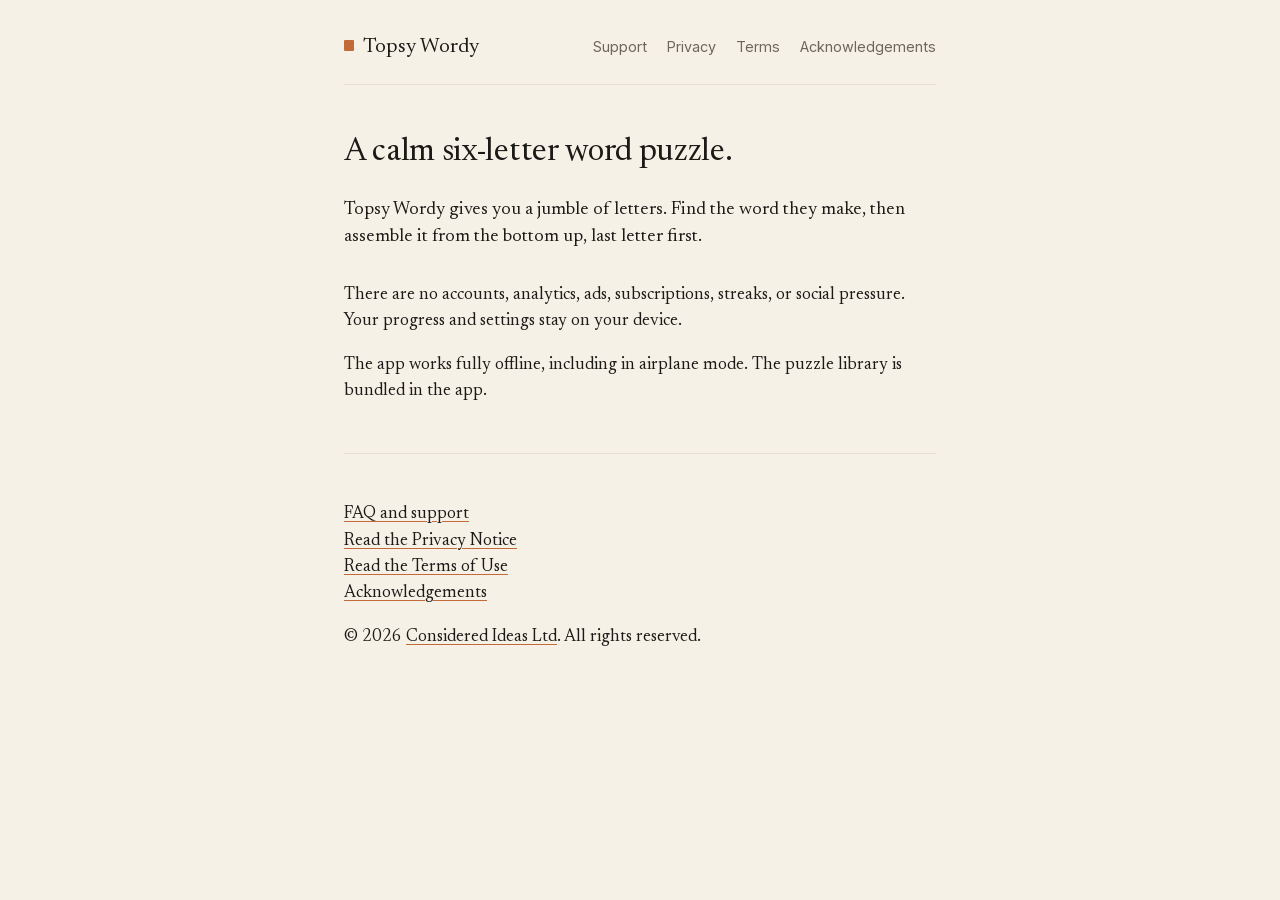
==== index.html @ a6425bb3 "Add Topsy Wordy support site" ====
<!DOCTYPE html>
<html lang="en-GB">
<head>
<meta charset="UTF-8">
<meta name="viewport" content="width=device-width, initial-scale=1">
<title>Topsy Wordy</title>
<meta name="description" content="Topsy Wordy is a calm six-letter word puzzle for iPhone. Find the word, then assemble it from the bottom up, last letter first. Offline, no account, no tracking.">
<meta name="theme-color" content="#F6F1E7">
<link rel="icon" type="image/svg+xml" href="favicon.svg">
<link rel="stylesheet" href="styles.css">
</head>
<body>
<div class="container">

<nav>
<a href="index.html" class="brand"><span class="brand-mark" aria-hidden="true"></span>Topsy Wordy</a>
<a href="support.html">Support</a>
<a href="privacy.html">Privacy</a>
<a href="terms.html">Terms</a>
<a href="acknowledgements.html">Acknowledgements</a>
</nav>

<h1>A calm six-letter word puzzle.</h1>

<p class="lead">Topsy Wordy gives you a jumble of letters. Find the word they make, then assemble it from the bottom up, last letter first.</p>

<p>There are no accounts, analytics, ads, subscriptions, streaks, or social pressure. Your progress and settings stay on your device.</p>

<p>The app works fully offline, including in airplane mode. The puzzle library is bundled in the app.</p>

<hr>

<p><a href="support.html">FAQ and support</a><br>
<a href="privacy.html">Read the Privacy Notice</a><br>
<a href="terms.html">Read the Terms of Use</a><br>
<a href="acknowledgements.html">Acknowledgements</a></p>

<p>&copy; 2026 <a href="https://consideredideas.com" target="_blank" rel="noopener">Considered Ideas Ltd</a>. All rights reserved.</p>

</div>
</body>
</html>
---- styles.css ----
/* Self-hosted fonts. Newsreader and Inter are both licensed under the
   SIL Open Font License 1.1; see fonts/OFL.txt. The files cover only
   the latin unicode range, which is all the pages use. font-display:
   swap so the fallback serif renders immediately and the brand serif
   fades in once loaded. Self-hosted rather than loaded from Google
   Fonts so the pages make no third-party requests; Safari's Advanced
   Privacy Protections then has nothing to flag. */
@font-face {
  font-family: 'Newsreader';
  font-style: normal;
  font-weight: 300;
  font-display: swap;
  src: url('fonts/newsreader-300-latin.woff2') format('woff2');
  unicode-range: U+0000-00FF, U+0131, U+0152-0153, U+02BB-02BC, U+02C6, U+02DA, U+02DC, U+0304, U+0308, U+0329, U+2000-206F, U+20AC, U+2122, U+2191, U+2193, U+2212, U+2215, U+FEFF, U+FFFD;
}
@font-face {
  font-family: 'Newsreader';
  font-style: normal;
  font-weight: 400;
  font-display: swap;
  src: url('fonts/newsreader-400-latin.woff2') format('woff2');
  unicode-range: U+0000-00FF, U+0131, U+0152-0153, U+02BB-02BC, U+02C6, U+02DA, U+02DC, U+0304, U+0308, U+0329, U+2000-206F, U+20AC, U+2122, U+2191, U+2193, U+2212, U+2215, U+FEFF, U+FFFD;
}
@font-face {
  font-family: 'Newsreader';
  font-style: normal;
  font-weight: 500;
  font-display: swap;
  src: url('fonts/newsreader-500-latin.woff2') format('woff2');
  unicode-range: U+0000-00FF, U+0131, U+0152-0153, U+02BB-02BC, U+02C6, U+02DA, U+02DC, U+0304, U+0308, U+0329, U+2000-206F, U+20AC, U+2122, U+2191, U+2193, U+2212, U+2215, U+FEFF, U+FFFD;
}
@font-face {
  font-family: 'Newsreader';
  font-style: italic;
  font-weight: 400;
  font-display: swap;
  src: url('fonts/newsreader-400-italic-latin.woff2') format('woff2');
  unicode-range: U+0000-00FF, U+0131, U+0152-0153, U+02BB-02BC, U+02C6, U+02DA, U+02DC, U+0304, U+0308, U+0329, U+2000-206F, U+20AC, U+2122, U+2191, U+2193, U+2212, U+2215, U+FEFF, U+FFFD;
}
@font-face {
  font-family: 'Inter';
  font-style: normal;
  font-weight: 400;
  font-display: swap;
  src: url('fonts/inter-400-latin.woff2') format('woff2');
  unicode-range: U+0000-00FF, U+0131, U+0152-0153, U+02BB-02BC, U+02C6, U+02DA, U+02DC, U+0304, U+0308, U+0329, U+2000-206F, U+20AC, U+2122, U+2191, U+2193, U+2212, U+2215, U+FEFF, U+FFFD;
}
@font-face {
  font-family: 'Inter';
  font-style: normal;
  font-weight: 500;
  font-display: swap;
  src: url('fonts/inter-500-latin.woff2') format('woff2');
  unicode-range: U+0000-00FF, U+0131, U+0152-0153, U+02BB-02BC, U+02C6, U+02DA, U+02DC, U+0304, U+0308, U+0329, U+2000-206F, U+20AC, U+2122, U+2191, U+2193, U+2212, U+2215, U+FEFF, U+FFFD;
}

:root {
  --paper: #F6F1E7;
  --ink: #1C1A17;
  --ink-secondary: #6E665B;
  --hairline: #E6DFD1;
  --accent: #C26A3A;
}

@media (prefers-color-scheme: dark) {
  :root {
    --paper: #161412;
    --ink: #EDE8DD;
    --ink-secondary: #9A9085;
    --hairline: #2A2520;
    --accent: #D07A4A;
  }
}

* {
  box-sizing: border-box;
}

html {
  -webkit-text-size-adjust: 100%;
}

body {
  margin: 0;
  padding: 0;
  background: var(--paper);
  color: var(--ink);
  font-family: 'Newsreader', 'Source Serif Pro', 'Charter', 'Iowan Old Style', Georgia, serif;
  font-weight: 400;
  font-size: 17px;
  line-height: 1.55;
  -webkit-font-smoothing: antialiased;
  -moz-osx-font-smoothing: grayscale;
}

.container {
  max-width: 640px;
  margin: 0 auto;
  padding: 32px 24px 96px;
}

nav {
  display: flex;
  flex-wrap: wrap;
  align-items: baseline;
  gap: 20px;
  margin-bottom: 48px;
  padding-bottom: 20px;
  border-bottom: 0.5px solid var(--hairline);
  font-family: -apple-system, BlinkMacSystemFont, 'Inter', system-ui, sans-serif;
  font-size: 0.9rem;
}

nav .brand {
  font-family: 'Newsreader', 'Source Serif Pro', 'Charter', Georgia, serif;
  font-size: 1.3rem;
  color: var(--ink);
  font-weight: 400;
  text-decoration: none;
  margin-right: auto;
}

nav a:not(.brand) {
  text-decoration: none;
  color: var(--ink-secondary);
  padding: 4px 0;
}

nav a:not(.brand):hover {
  color: var(--ink);
  text-decoration: underline;
  text-decoration-color: var(--accent);
  text-underline-offset: 4px;
}

h1 {
  font-size: 2rem;
  font-weight: 400;
  letter-spacing: -0.01em;
  margin: 0 0 24px;
  line-height: 1.2;
}

/* Persimmon brand mark sitting inline to the left of the brand wordmark
   in the nav. A single small persimmon square, echoing the app's tile
   identity. Decorative only; aria-hidden on the span. */
.brand .brand-mark {
  display: inline-block;
  width: 0.5em;
  height: 0.5em;
  border-radius: 1px;
  background: var(--accent);
  margin-right: 0.4em;
  vertical-align: 0.06em;
}

h2 {
  font-size: 1.25rem;
  font-weight: 500;
  margin: 48px 0 12px;
  line-height: 1.35;
  letter-spacing: -0.005em;
}

p {
  margin: 0 0 1em;
}

a {
  color: var(--ink);
  text-decoration: underline;
  text-decoration-color: var(--accent);
  text-decoration-thickness: 1px;
  text-underline-offset: 3px;
}

a:hover {
  text-decoration-thickness: 1.5px;
}

ul {
  padding-left: 1.25em;
  margin: 0 0 1em;
}

li {
  margin-bottom: 0.3em;
}

hr {
  border: none;
  border-top: 0.5px solid var(--hairline);
  margin: 48px 0;
}

.lead {
  font-size: 1.15rem;
  line-height: 1.5;
  margin-bottom: 32px;
  color: var(--ink);
}

.meta {
  color: var(--ink-secondary);
  font-size: 0.95rem;
  margin-bottom: 32px;
}

.faq {
  margin-top: 32px;
}

.faq-item {
  margin-bottom: 40px;
}

.faq-item h3 {
  font-size: 1.1rem;
  font-weight: 500;
  margin: 0 0 8px;
  line-height: 1.4;
}

.faq-item p {
  margin: 0;
}

.contact-block {
  margin-top: 64px;
  padding: 32px 0;
  border-top: 0.5px solid var(--hairline);
  border-bottom: 0.5px solid var(--hairline);
}

.contact-block h2 {
  margin-top: 0;
}

footer {
  margin-top: 64px;
  padding-top: 24px;
  border-top: 0.5px solid var(--hairline);
  color: var(--ink-secondary);
  font-size: 0.85rem;
}

footer a {
  color: var(--ink-secondary);
  text-decoration: none;
}

footer a:hover {
  color: var(--ink);
  text-decoration: underline;
  text-decoration-color: var(--accent);
}

@media (max-width: 480px) {
  .container {
    padding: 24px 20px 80px;
  }

  h1 {
    font-size: 1.65rem;
  }

  h2 {
    font-size: 1.15rem;
    margin: 40px 0 10px;
  }

  nav {
    margin-bottom: 32px;
  }

  nav .brand {
    font-size: 1.2rem;
  }
}
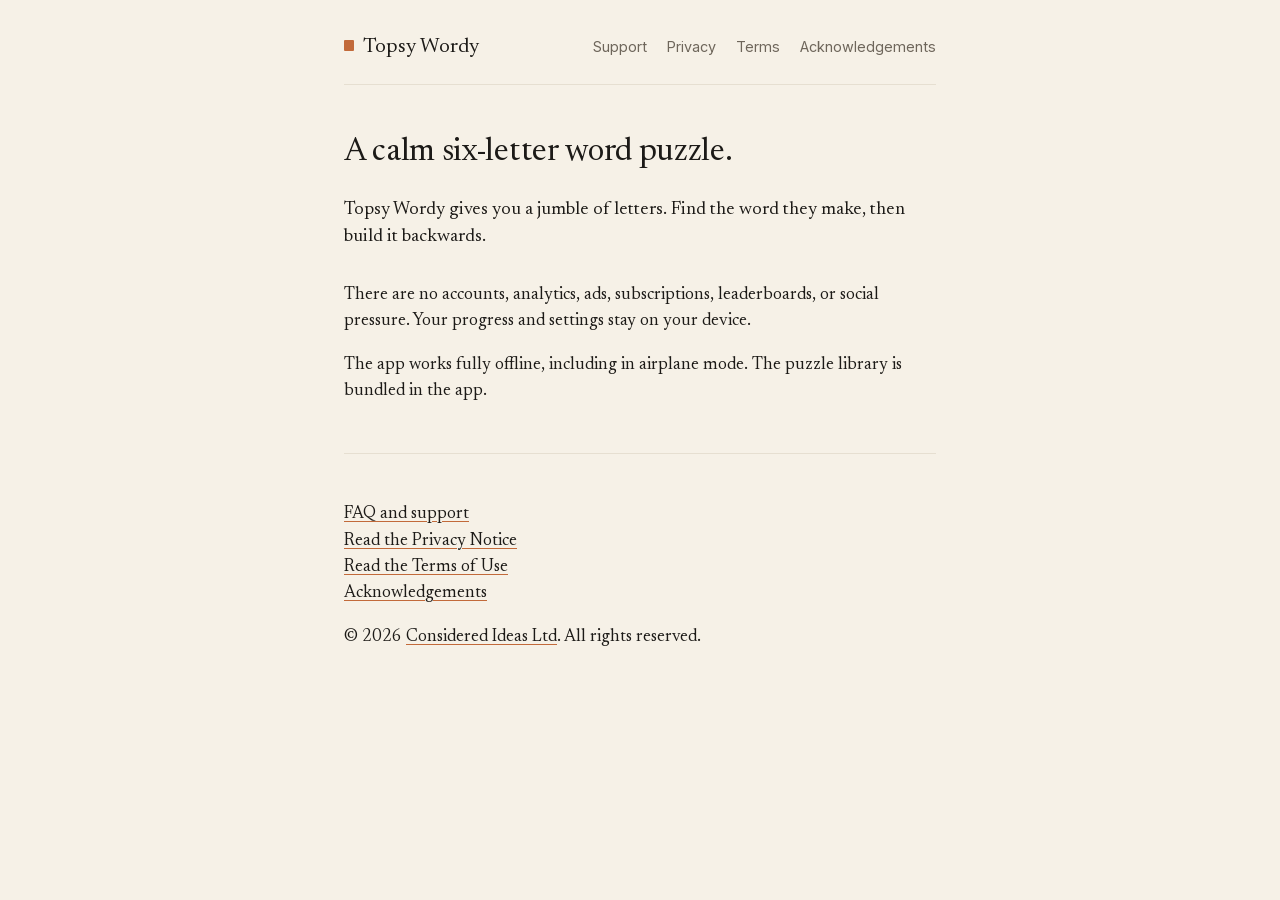
==== commit 3373127b: "Update support mirrors for build 18" ====
--- a/index.html
+++ b/index.html
@@ -4,7 +4,7 @@
 <meta charset="UTF-8">
 <meta name="viewport" content="width=device-width, initial-scale=1">
 <title>Topsy Wordy</title>
-<meta name="description" content="Topsy Wordy is a calm six-letter word puzzle for iPhone. Find the word, then assemble it from the bottom up, last letter first. Offline, no account, no tracking.">
+<meta name="description" content="Topsy Wordy is a calm six-letter word puzzle for iPhone. Find the word, then build it backwards. Offline, no account, no tracking.">
 <meta name="theme-color" content="#F6F1E7">
 <link rel="icon" type="image/svg+xml" href="favicon.svg">
 <link rel="stylesheet" href="styles.css">
@@ -22,9 +22,9 @@
 
 <h1>A calm six-letter word puzzle.</h1>
 
-<p class="lead">Topsy Wordy gives you a jumble of letters. Find the word they make, then assemble it from the bottom up, last letter first.</p>
+<p class="lead">Topsy Wordy gives you a jumble of letters. Find the word they make, then build it backwards.</p>
 
-<p>There are no accounts, analytics, ads, subscriptions, streaks, or social pressure. Your progress and settings stay on your device.</p>
+<p>There are no accounts, analytics, ads, subscriptions, leaderboards, or social pressure. Your progress and settings stay on your device.</p>
 
 <p>The app works fully offline, including in airplane mode. The puzzle library is bundled in the app.</p>
 
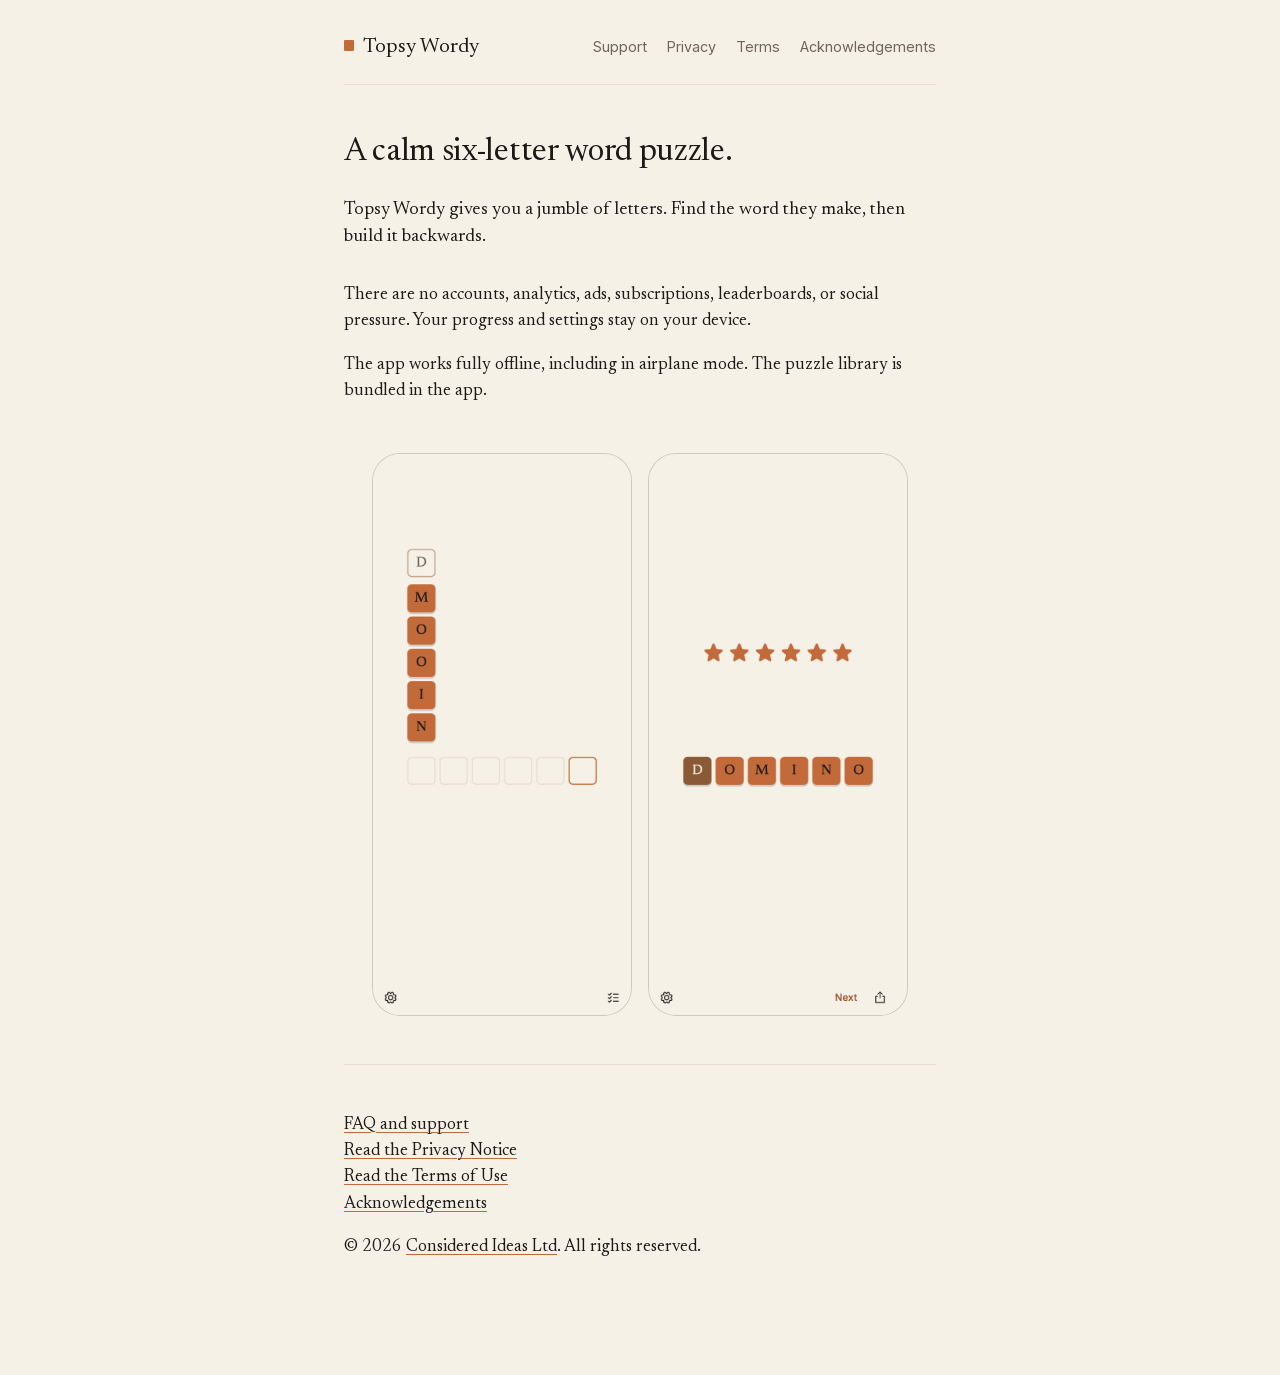
==== commit 7ccc02d5: "Update project" ====
--- a/index.html
+++ b/index.html
@@ -28,6 +28,17 @@
 
 <p>The app works fully offline, including in airplane mode. The puzzle library is bundled in the app.</p>
 
+<figure class="app-shots">
+  <div class="shots-row">
+    <img src="images/topsywordy-puzzle.png"
+         alt="Topsy Wordy puzzle screen showing a column of letters and empty answer slots."
+         loading="lazy">
+    <img src="images/topsywordy-solved.png"
+         alt="Topsy Wordy solved screen showing the completed word and six earned stars."
+         loading="lazy">
+  </div>
+</figure>
+
 <hr>
 
 <p><a href="support.html">FAQ and support</a><br>
--- a/styles.css
+++ b/styles.css
@@ -200,6 +200,34 @@
   color: var(--ink);
 }
 
+.app-shots {
+  margin: 48px 0;
+}
+
+.shots-row {
+  display: flex;
+  gap: 16px;
+  justify-content: center;
+  align-items: flex-start;
+  flex-wrap: wrap;
+}
+
+.shots-row img {
+  width: calc(50% - 8px);
+  max-width: 260px;
+  height: auto;
+  border-radius: 28px;
+  border: 1px solid rgba(28, 26, 23, 0.18);
+  background: var(--paper);
+  display: block;
+}
+
+@media (prefers-color-scheme: dark) {
+  .shots-row img {
+    border-color: rgba(237, 232, 221, 0.22);
+  }
+}
+
 .meta {
   color: var(--ink-secondary);
   font-size: 0.95rem;
@@ -260,6 +288,16 @@
     padding: 24px 20px 80px;
   }
 
+  .shots-row {
+    gap: 10px;
+  }
+
+  .shots-row img {
+    width: calc(50% - 5px);
+    max-width: none;
+    border-radius: 20px;
+  }
+
   h1 {
     font-size: 1.65rem;
   }
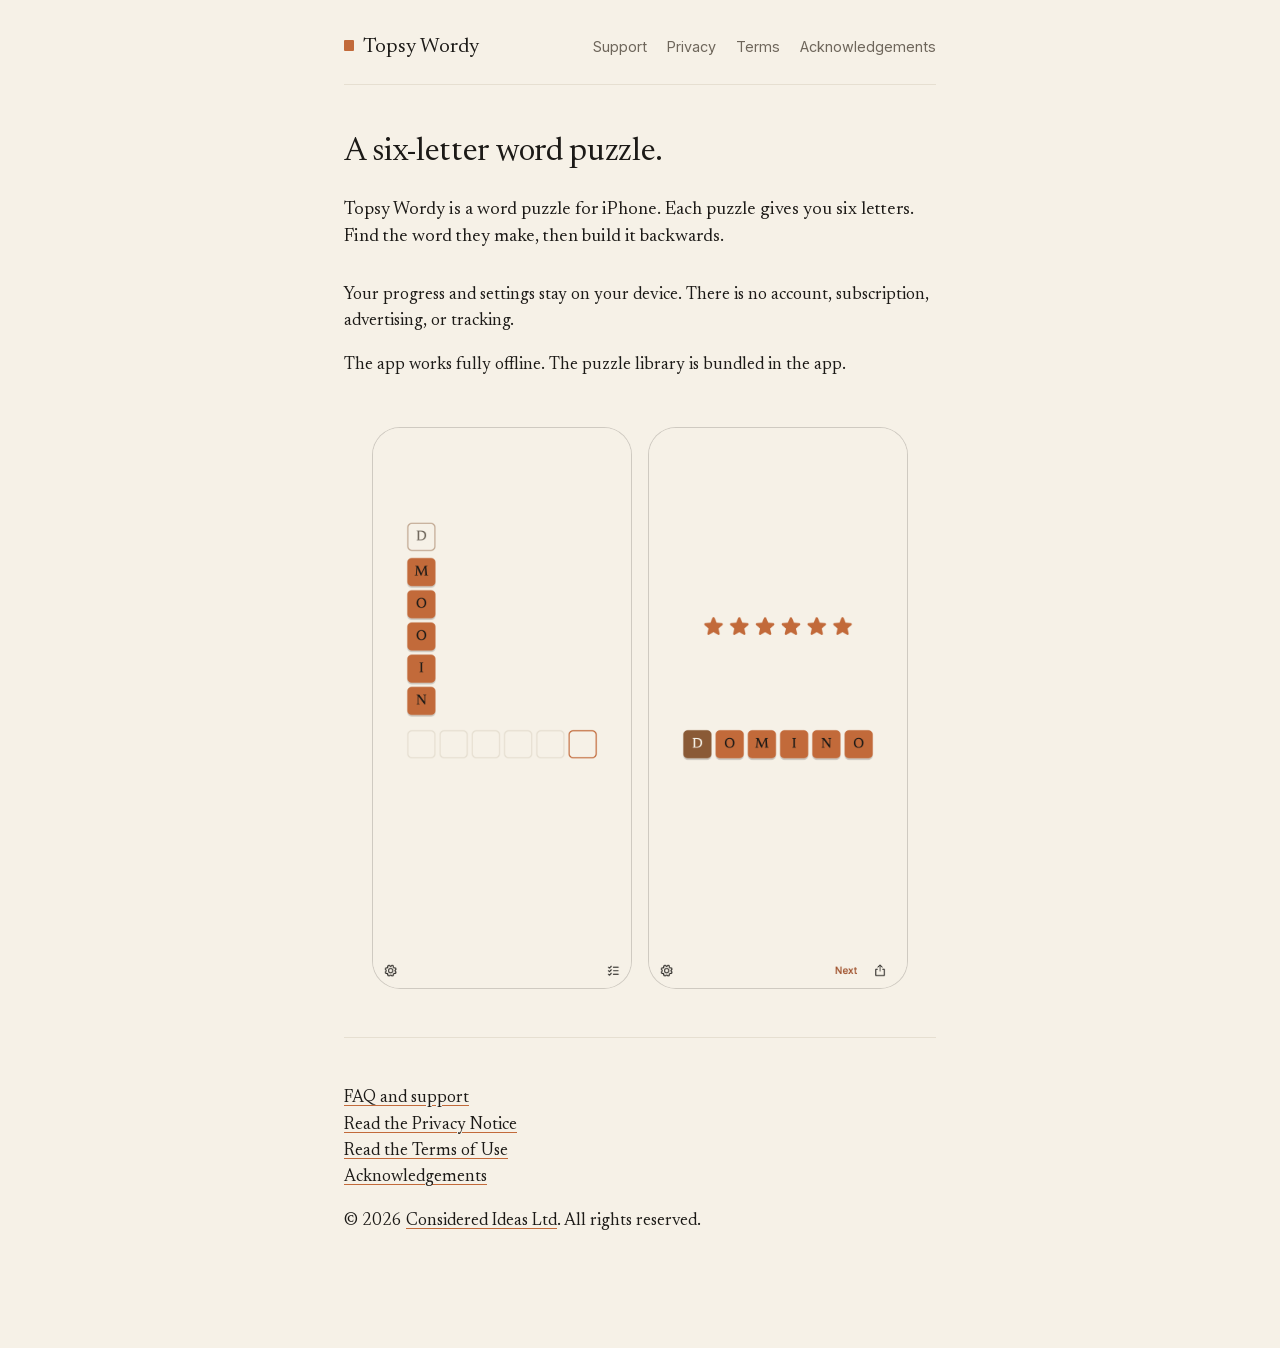
==== commit 8fba0ffc: "Update project" ====
--- a/index.html
+++ b/index.html
@@ -4,7 +4,7 @@
 <meta charset="UTF-8">
 <meta name="viewport" content="width=device-width, initial-scale=1">
 <title>Topsy Wordy</title>
-<meta name="description" content="Topsy Wordy is a calm six-letter word puzzle for iPhone. Find the word, then build it backwards. Offline, no account, no tracking.">
+<meta name="description" content="Topsy Wordy is a six-letter word puzzle for iPhone. Find the word, then build it backwards. Offline, no account, no tracking.">
 <meta name="theme-color" content="#F6F1E7">
 <link rel="icon" type="image/svg+xml" href="favicon.svg">
 <link rel="stylesheet" href="styles.css">
@@ -20,13 +20,13 @@
 <a href="acknowledgements.html">Acknowledgements</a>
 </nav>
 
-<h1>A calm six-letter word puzzle.</h1>
+<h1>A six-letter word puzzle.</h1>
 
-<p class="lead">Topsy Wordy gives you a jumble of letters. Find the word they make, then build it backwards.</p>
+<p class="lead">Topsy Wordy is a word puzzle for iPhone. Each puzzle gives you six letters. Find the word they make, then build it backwards.</p>
 
-<p>There are no accounts, analytics, ads, subscriptions, leaderboards, or social pressure. Your progress and settings stay on your device.</p>
+<p>Your progress and settings stay on your device. There is no account, subscription, advertising, or tracking.</p>
 
-<p>The app works fully offline, including in airplane mode. The puzzle library is bundled in the app.</p>
+<p>The app works fully offline. The puzzle library is bundled in the app.</p>
 
 <figure class="app-shots">
   <div class="shots-row">
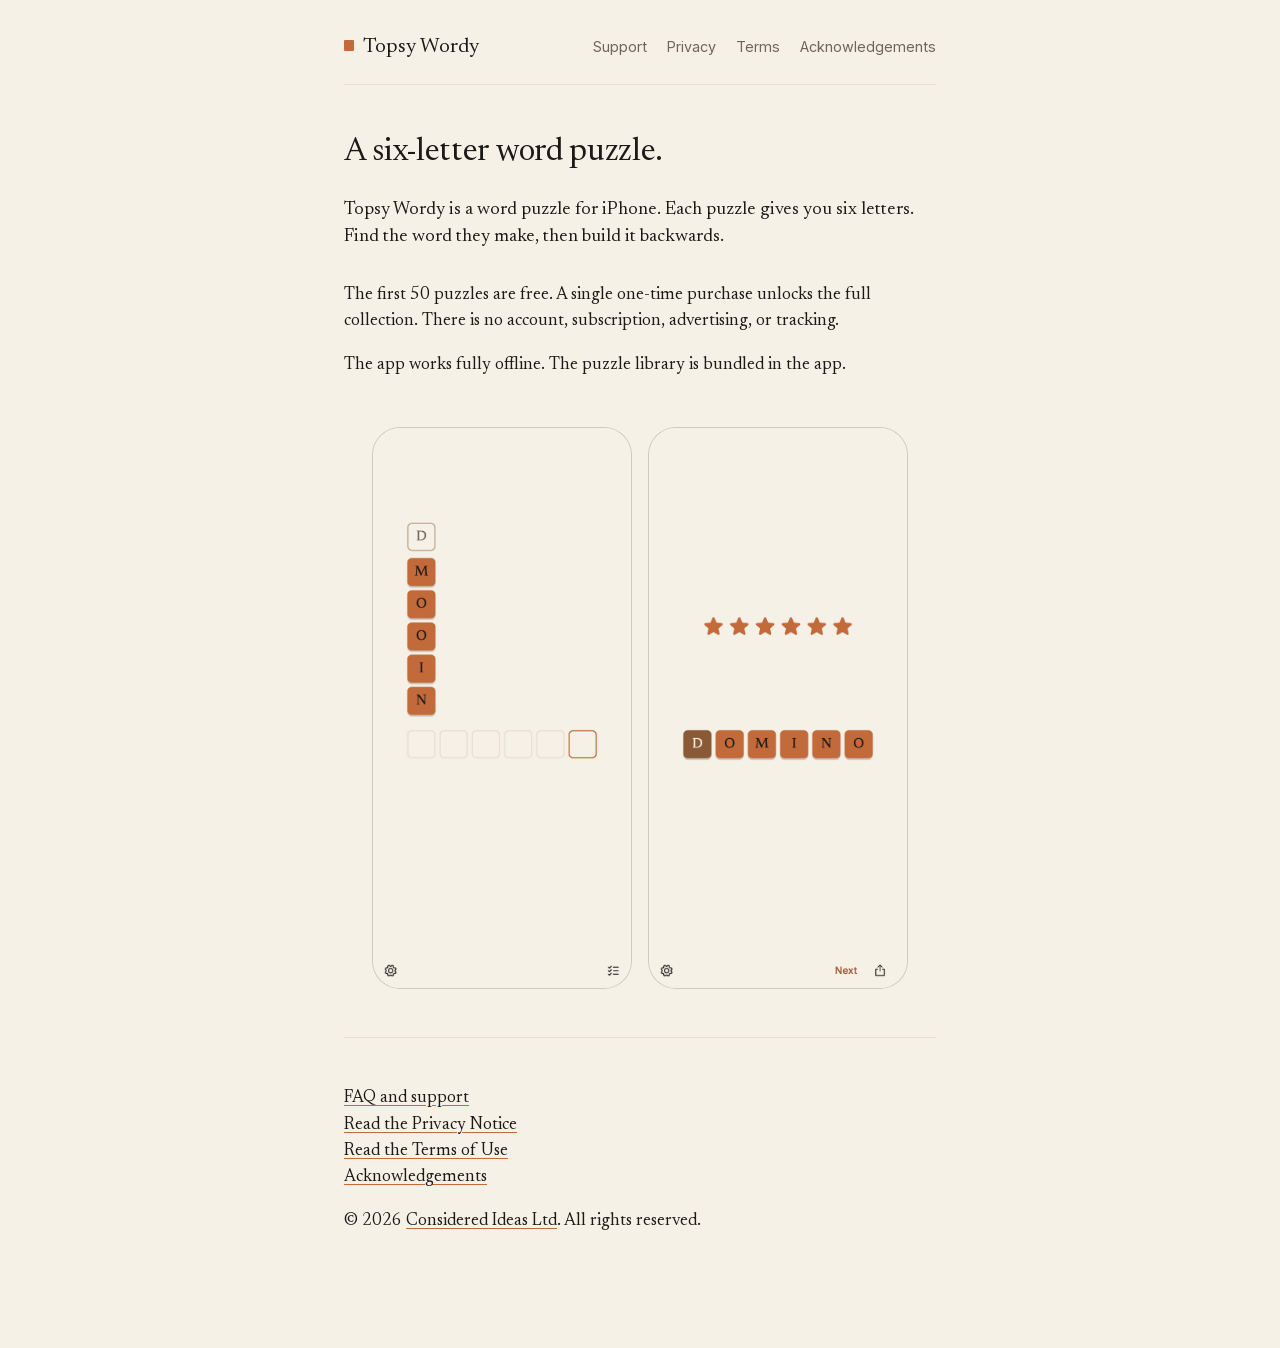
==== commit fa20f30b: "Update project" ====
--- a/index.html
+++ b/index.html
@@ -24,7 +24,7 @@
 
 <p class="lead">Topsy Wordy is a word puzzle for iPhone. Each puzzle gives you six letters. Find the word they make, then build it backwards.</p>
 
-<p>Your progress and settings stay on your device. There is no account, subscription, advertising, or tracking.</p>
+<p>The first 50 puzzles are free. A single one-time purchase unlocks the full collection. There is no account, subscription, advertising, or tracking.</p>
 
 <p>The app works fully offline. The puzzle library is bundled in the app.</p>
 
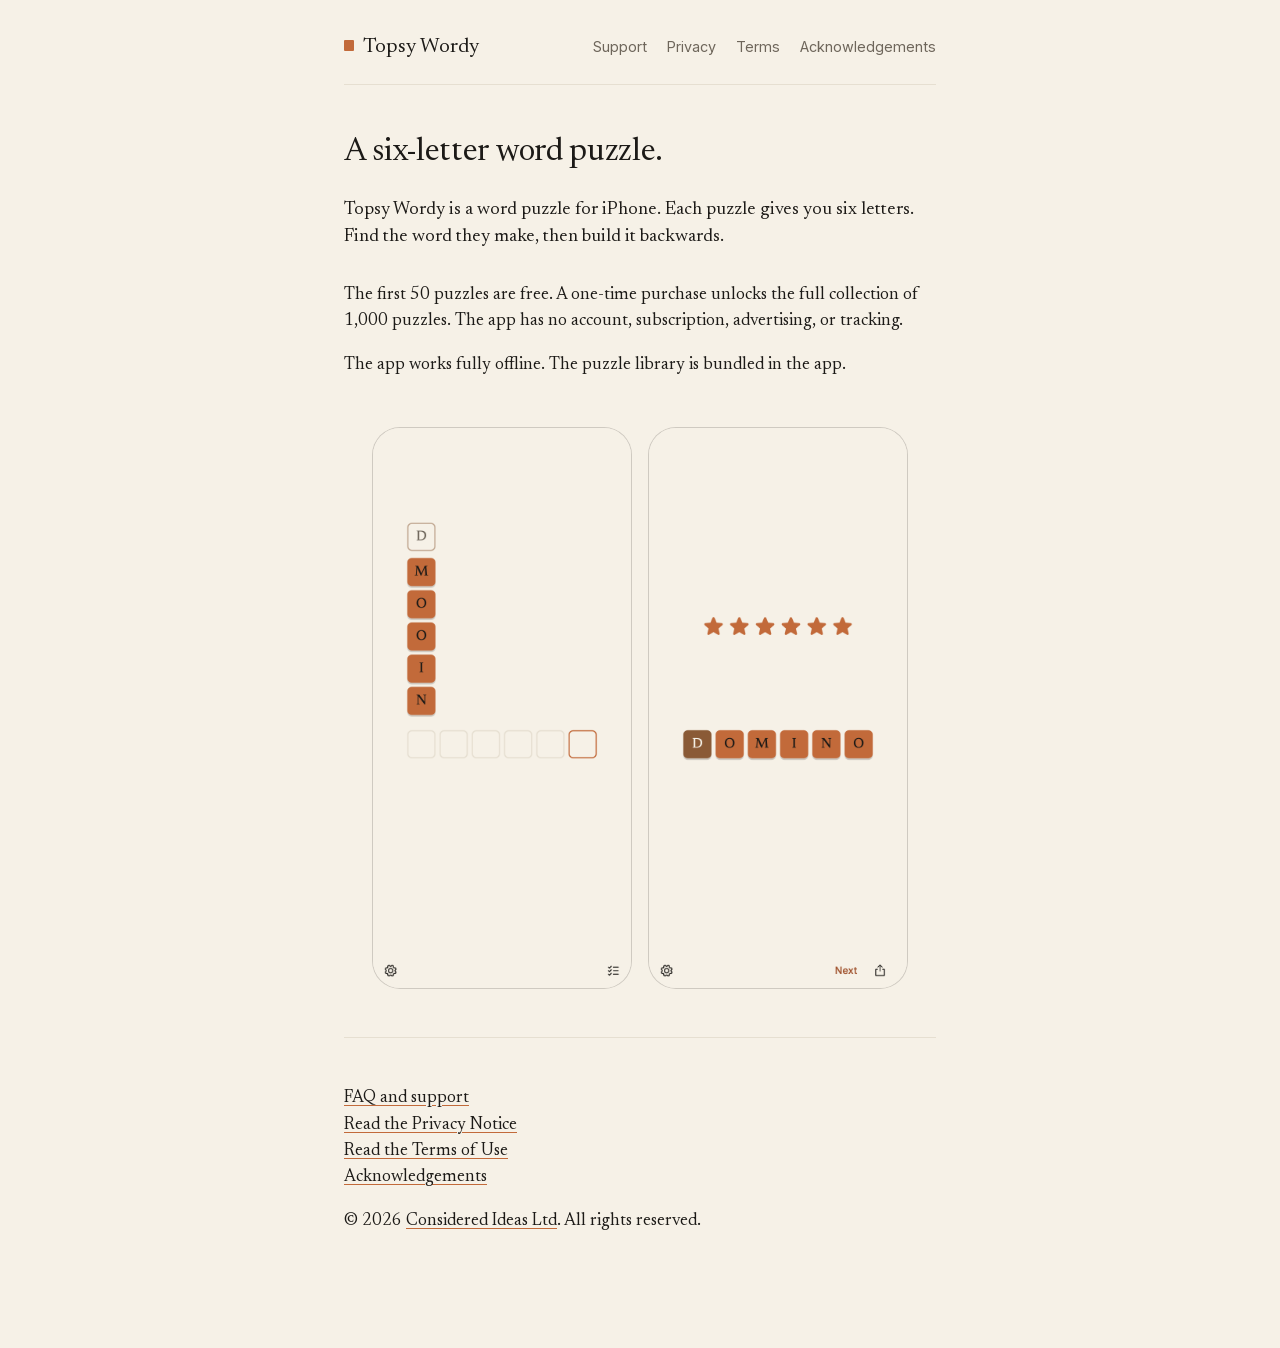
==== commit 2e4180cc: "Update project" ====
--- a/index.html
+++ b/index.html
@@ -24,7 +24,7 @@
 
 <p class="lead">Topsy Wordy is a word puzzle for iPhone. Each puzzle gives you six letters. Find the word they make, then build it backwards.</p>
 
-<p>The first 50 puzzles are free. A single one-time purchase unlocks the full collection. There is no account, subscription, advertising, or tracking.</p>
+<p>The first 50 puzzles are free. A one-time purchase unlocks the full collection of 1,000 puzzles. The app has no account, subscription, advertising, or tracking.</p>
 
 <p>The app works fully offline. The puzzle library is bundled in the app.</p>
 
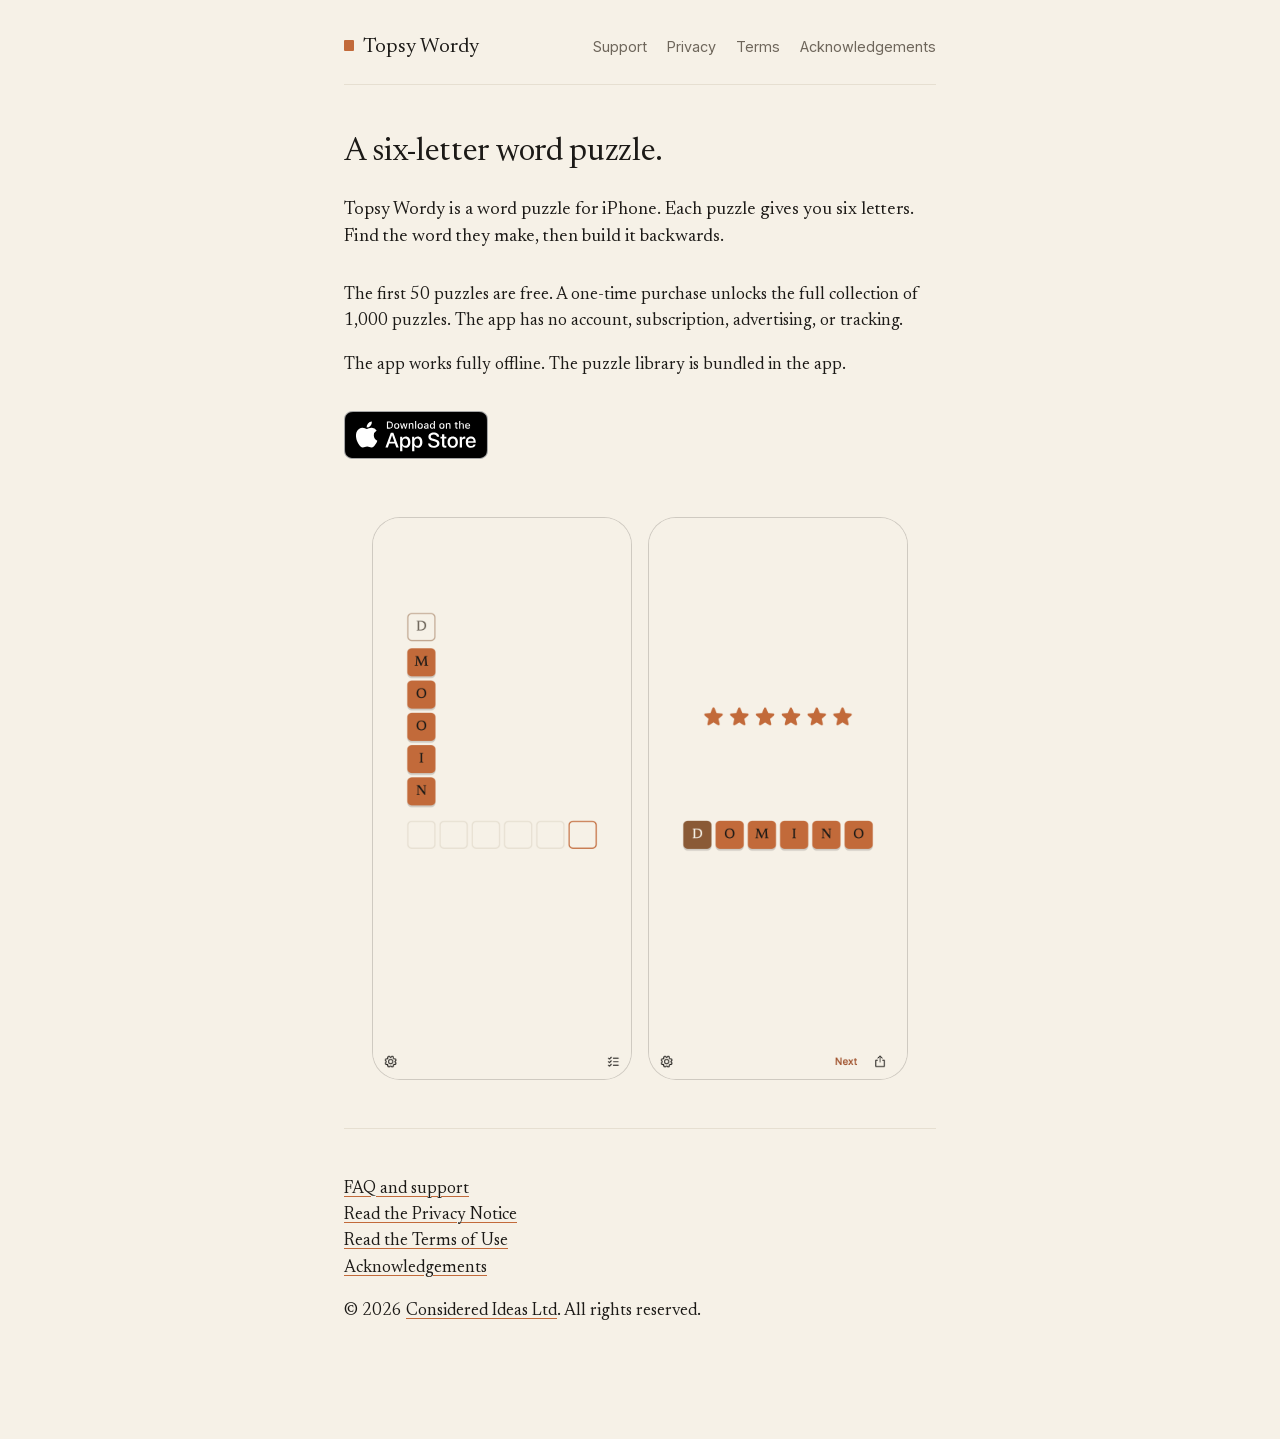
==== commit c462966b: "Update project" ====
--- a/index.html
+++ b/index.html
@@ -28,6 +28,10 @@
 
 <p>The app works fully offline. The puzzle library is bundled in the app.</p>
 
+<p class="app-store-badge">
+<a href="https://apps.apple.com/app/id6786423480" aria-label="Download Topsy Wordy on the App Store"><img src="images/app-store-badge.svg" alt="Download on the App Store" width="120" height="40"></a>
+</p>
+
 <figure class="app-shots">
   <div class="shots-row">
     <img src="images/topsywordy-puzzle.png"
--- a/styles.css
+++ b/styles.css
@@ -193,6 +193,26 @@
   margin: 48px 0;
 }
 
+/* Official Apple "Download on the App Store" badge. Apple's marketing
+   guidelines require the unmodified artwork with clear space around it;
+   the block margins provide that breathing room. Sized by height so the
+   badge keeps its intrinsic proportions; 48px sits comfortably above
+   Apple's minimum without shouting on the calm page. */
+.app-store-badge {
+  margin: 32px 0;
+}
+
+.app-store-badge a {
+  display: inline-block;
+  text-decoration: none;
+}
+
+.app-store-badge img {
+  height: 48px;
+  width: auto;
+  display: block;
+}
+
 .lead {
   font-size: 1.15rem;
   line-height: 1.5;
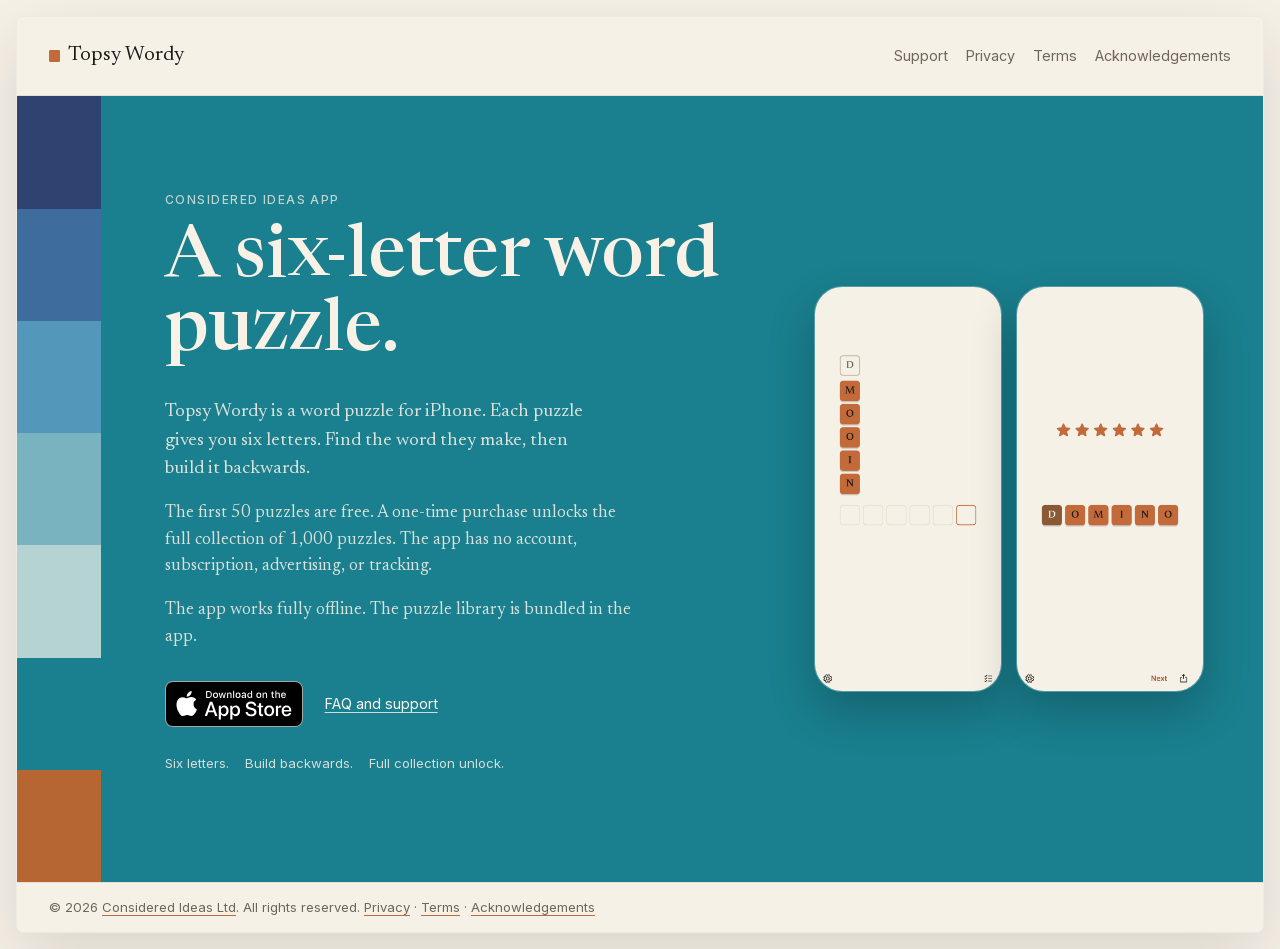
==== commit 7e73491e: "Refresh support site design" ====
--- a/index.html
+++ b/index.html
@@ -6,10 +6,12 @@
 <title>Topsy Wordy</title>
 <meta name="description" content="Topsy Wordy is a six-letter word puzzle for iPhone. Find the word, then build it backwards. Offline, no account, no tracking.">
 <meta name="theme-color" content="#F6F1E7">
+<meta http-equiv="Content-Security-Policy" content="default-src 'self'; img-src 'self' data:; style-src 'self'; font-src 'self'; script-src 'none'; object-src 'none'; base-uri 'self'; form-action 'none'; frame-src 'none'; upgrade-insecure-requests">
+<meta name="referrer" content="strict-origin-when-cross-origin">
 <link rel="icon" type="image/svg+xml" href="favicon.svg">
 <link rel="stylesheet" href="styles.css">
 </head>
-<body>
+<body class="topsy">
 <div class="container">
 
 <nav>
@@ -20,37 +22,35 @@
 <a href="acknowledgements.html">Acknowledgements</a>
 </nav>
 
-<h1>A six-letter word puzzle.</h1>
+<main class="product-hero">
+  <div class="suite-strip" aria-hidden="true">
+    <span></span><span></span><span></span><span></span><span></span><span></span><span></span>
+  </div>
+  <section class="product-copy" aria-labelledby="product-title">
+    <p class="eyebrow">Considered Ideas app</p>
+    <h1 id="product-title">A six-letter word puzzle.</h1>
+    <p class="lead">Topsy Wordy is a word puzzle for iPhone. Each puzzle gives you six letters. Find the word they make, then build it backwards.</p>
+      <p>The first 50 puzzles are free. A one-time purchase unlocks the full collection of 1,000 puzzles. The app has no account, subscription, advertising, or tracking.</p>
+      <p>The app works fully offline. The puzzle library is bundled in the app.</p>
+    <div class="product-actions">
+      <a class="app-store-badge" href="https://apps.apple.com/app/id6786423480" aria-label="Download Topsy Wordy on the App Store"><img src="images/app-store-badge.svg" alt="Download on the App Store" width="120" height="40"></a>
+      <a class="support-link" href="support.html">FAQ and support</a>
+    </div>
+    <ul class="product-notes">
+      <li>Six letters.</li>
+      <li>Build backwards.</li>
+      <li>Full collection unlock.</li>
+    </ul>
+  </section>
+  <figure class="product-media">
+      <img src="images/topsywordy-puzzle.png" alt="Topsy Wordy puzzle screen showing a column of letters and empty answer slots." loading="lazy">
+      <img src="images/topsywordy-solved.png" alt="Topsy Wordy solved screen showing the completed word and six earned stars." loading="lazy">
+  </figure>
+</main>
 
-<p class="lead">Topsy Wordy is a word puzzle for iPhone. Each puzzle gives you six letters. Find the word they make, then build it backwards.</p>
-
-<p>The first 50 puzzles are free. A one-time purchase unlocks the full collection of 1,000 puzzles. The app has no account, subscription, advertising, or tracking.</p>
-
-<p>The app works fully offline. The puzzle library is bundled in the app.</p>
-
-<p class="app-store-badge">
-<a href="https://apps.apple.com/app/id6786423480" aria-label="Download Topsy Wordy on the App Store"><img src="images/app-store-badge.svg" alt="Download on the App Store" width="120" height="40"></a>
-</p>
-
-<figure class="app-shots">
-  <div class="shots-row">
-    <img src="images/topsywordy-puzzle.png"
-         alt="Topsy Wordy puzzle screen showing a column of letters and empty answer slots."
-         loading="lazy">
-    <img src="images/topsywordy-solved.png"
-         alt="Topsy Wordy solved screen showing the completed word and six earned stars."
-         loading="lazy">
-  </div>
-</figure>
-
-<hr>
-
-<p><a href="support.html">FAQ and support</a><br>
-<a href="privacy.html">Read the Privacy Notice</a><br>
-<a href="terms.html">Read the Terms of Use</a><br>
-<a href="acknowledgements.html">Acknowledgements</a></p>
-
-<p>&copy; 2026 <a href="https://consideredideas.com" target="_blank" rel="noopener">Considered Ideas Ltd</a>. All rights reserved.</p>
+<footer class="home-footer">
+<p>&copy; 2026 <a href="https://consideredideas.com" target="_blank" rel="noopener">Considered Ideas Ltd</a>. All rights reserved. <a href="privacy.html">Privacy</a> &middot; <a href="terms.html">Terms</a> &middot; <a href="acknowledgements.html">Acknowledgements</a></p>
+</footer>
 
 </div>
 </body>
--- a/styles.css
+++ b/styles.css
@@ -60,15 +60,39 @@
   --ink-secondary: #6E665B;
   --hairline: #E6DFD1;
   --accent: #C26A3A;
+  --stripe-one: #2E436F;
+  --stripe-two: #3E6D9D;
+  --stripe-three: #5398BA;
+  --stripe-four: #78B3BF;
+  --stripe-five: #B4D3D2;
+  --stripe-six: #1A7F8E;
+  --stripe-seven: #B66632;
+  --surface: #FFFCF5;
+  --shadow: rgba(28, 26, 23, 0.13);
+  --product-colour: var(--stripe-one);
+}
+
+body.retelling {
+  --product-colour: var(--stripe-one);
+}
+
+body.howmany {
+  --product-colour: var(--stripe-two);
+}
+
+body.topsy {
+  --product-colour: var(--stripe-six);
 }
 
 @media (prefers-color-scheme: dark) {
   :root {
     --paper: #161412;
     --ink: #EDE8DD;
-    --ink-secondary: #9A9085;
+    --ink-secondary: #B7AEA3;
     --hairline: #2A2520;
     --accent: #D07A4A;
+    --surface: #1E1A17;
+    --shadow: rgba(0, 0, 0, 0.32);
   }
 }
 
@@ -82,7 +106,6 @@
 
 body {
   margin: 0;
-  padding: 0;
   background: var(--paper);
   color: var(--ink);
   font-family: 'Newsreader', 'Source Serif Pro', 'Charter', 'Iowan Old Style', Georgia, serif;
@@ -94,16 +117,30 @@
 }
 
 .container {
-  max-width: 640px;
+  max-width: 860px;
   margin: 0 auto;
   padding: 32px 24px 96px;
+}
+
+body.retelling .container,
+body.howmany .container,
+body.topsy .container {
+  max-width: none;
+  min-height: calc(100vh - 32px);
+  margin: 16px;
+  padding: 0;
+  overflow: hidden;
+  border: 1px solid rgba(28, 26, 23, 0.08);
+  border-radius: 8px;
+  background: var(--surface);
+  box-shadow: 0 24px 70px var(--shadow);
 }
 
 nav {
   display: flex;
   flex-wrap: wrap;
-  align-items: baseline;
-  gap: 20px;
+  align-items: center;
+  gap: 18px;
   margin-bottom: 48px;
   padding-bottom: 20px;
   border-bottom: 0.5px solid var(--hairline);
@@ -111,19 +148,32 @@
   font-size: 0.9rem;
 }
 
+body.retelling nav,
+body.howmany nav,
+body.topsy nav {
+  margin: 0;
+  padding: 24px 32px;
+  border-bottom: 1px solid var(--hairline);
+  background: var(--paper);
+}
+
 nav .brand {
+  display: inline-flex;
+  align-items: center;
+  gap: 8px;
+  margin-right: auto;
+  color: var(--ink);
   font-family: 'Newsreader', 'Source Serif Pro', 'Charter', Georgia, serif;
   font-size: 1.3rem;
-  color: var(--ink);
   font-weight: 400;
+  line-height: 1.1;
   text-decoration: none;
-  margin-right: auto;
 }
 
 nav a:not(.brand) {
-  text-decoration: none;
   color: var(--ink-secondary);
   padding: 4px 0;
+  text-decoration: none;
 }
 
 nav a:not(.brand):hover {
@@ -133,33 +183,51 @@
   text-underline-offset: 4px;
 }
 
-h1 {
-  font-size: 2rem;
-  font-weight: 400;
-  letter-spacing: -0.01em;
-  margin: 0 0 24px;
-  line-height: 1.2;
-}
-
-/* Persimmon brand mark sitting inline to the left of the brand wordmark
-   in the nav. A single small persimmon square, echoing the app's tile
-   identity. Decorative only; aria-hidden on the span. */
 .brand .brand-mark {
   display: inline-block;
-  width: 0.5em;
-  height: 0.5em;
+  width: 0.55em;
+  height: 0.55em;
   border-radius: 1px;
   background: var(--accent);
-  margin-right: 0.4em;
-  vertical-align: 0.06em;
+  flex: 0 0 auto;
+}
+
+body.retelling .brand .brand-mark {
+  width: 0.82em;
+  height: 1em;
+  border-radius: 999px 999px 999px 999px / 58% 58% 42% 42%;
+}
+
+h1,
+h2,
+h3 {
+  margin: 0;
+  font-weight: 500;
+  line-height: 1.1;
+}
+
+h1 {
+  margin-bottom: 24px;
+  font-size: 2.35rem;
+}
+
+body.retelling h1,
+body.howmany h1,
+body.topsy h1 {
+  max-width: 10em;
+  margin: 0;
+  color: #F8F1E6;
+  font-size: clamp(2.7rem, 5.7vw, 5.4rem);
+  line-height: 1.02;
 }
 
 h2 {
-  font-size: 1.25rem;
-  font-weight: 500;
   margin: 48px 0 12px;
-  line-height: 1.35;
-  letter-spacing: -0.005em;
+  font-size: 1.35rem;
+}
+
+h3 {
+  font-size: 1.1rem;
 }
 
 p {
@@ -193,59 +261,153 @@
   margin: 48px 0;
 }
 
-/* Official Apple "Download on the App Store" badge. Apple's marketing
-   guidelines require the unmodified artwork with clear space around it;
-   the block margins provide that breathing room. Sized by height so the
-   badge keeps its intrinsic proportions; 48px sits comfortably above
-   Apple's minimum without shouting on the calm page. */
-.app-store-badge {
-  margin: 32px 0;
-}
-
-.app-store-badge a {
-  display: inline-block;
-  text-decoration: none;
-}
-
-.app-store-badge img {
-  height: 48px;
-  width: auto;
-  display: block;
+.product-hero {
+  display: grid;
+  grid-template-columns: 84px minmax(320px, 0.9fr) minmax(260px, 0.72fr);
+  gap: clamp(24px, 5vw, 64px);
+  align-items: stretch;
+  min-height: calc(100vh - 114px);
+  background: var(--product-colour);
+}
+
+.suite-strip {
+  display: flex;
+  flex-direction: column;
+}
+
+.suite-strip span {
+  flex: 1;
+}
+
+.suite-strip span:nth-child(1) { background: var(--stripe-one); }
+.suite-strip span:nth-child(2) { background: var(--stripe-two); }
+.suite-strip span:nth-child(3) { background: var(--stripe-three); }
+.suite-strip span:nth-child(4) { background: var(--stripe-four); }
+.suite-strip span:nth-child(5) { background: var(--stripe-five); }
+.suite-strip span:nth-child(6) { background: var(--stripe-six); }
+.suite-strip span:nth-child(7) { background: var(--stripe-seven); }
+
+.product-copy {
+  align-self: center;
+  max-width: 680px;
+  padding: clamp(32px, 5vw, 72px) 0;
+}
+
+.eyebrow,
+.lead-label {
+  margin: 0 0 14px;
+  color: rgba(248, 241, 230, 0.74);
+  font-family: -apple-system, BlinkMacSystemFont, 'Inter', system-ui, sans-serif;
+  font-size: 0.75rem;
+  font-weight: 500;
+  letter-spacing: 0.12em;
+  line-height: 1.3;
+  text-transform: uppercase;
 }
 
 .lead {
+  color: var(--ink);
   font-size: 1.15rem;
   line-height: 1.5;
   margin-bottom: 32px;
-  color: var(--ink);
+}
+
+.product-copy .lead {
+  max-width: 43ch;
+  margin: 28px 0 0;
+  color: rgba(248, 241, 230, 0.88);
+  font-size: 1.18rem;
+}
+
+.product-copy p:not(.eyebrow):not(.lead) {
+  max-width: 47ch;
+  margin: 18px 0 0;
+  color: rgba(248, 241, 230, 0.86);
+}
+
+.product-actions {
+  display: flex;
+  flex-wrap: wrap;
+  align-items: center;
+  gap: 16px 22px;
+  margin-top: 30px;
+}
+
+.app-store-badge {
+  display: inline-block;
+  margin: 0;
+  text-decoration: none;
+}
+
+.app-store-badge img {
+  display: block;
+  width: auto;
+  height: 46px;
+}
+
+.support-link {
+  color: #fffaf0;
+  font-family: -apple-system, BlinkMacSystemFont, 'Inter', system-ui, sans-serif;
+  font-size: 0.9rem;
+  text-decoration-color: rgba(255, 250, 240, 0.78);
+}
+
+.product-notes {
+  display: flex;
+  flex-wrap: wrap;
+  gap: 8px 16px;
+  margin-top: 26px;
+  padding: 0;
+  list-style: none;
+  color: rgba(248, 241, 230, 0.84);
+  font-family: -apple-system, BlinkMacSystemFont, 'Inter', system-ui, sans-serif;
+  font-size: 0.82rem;
+}
+
+.product-notes li {
+  margin: 0;
+  padding: 0;
+}
+
+.product-media {
+  align-self: center;
+  display: flex;
+  align-items: center;
+  justify-content: center;
+  gap: 14px;
+  margin: 0;
+  padding: clamp(28px, 5vw, 64px) clamp(24px, 4vw, 48px) clamp(28px, 5vw, 64px) 0;
+}
+
+.product-media img {
+  display: block;
+  width: min(46%, 188px);
+  height: auto;
+  border-radius: 28px;
+  border: 1px solid rgba(255, 250, 240, 0.24);
+  box-shadow: 0 20px 46px rgba(0, 0, 0, 0.22);
 }
 
 .app-shots {
-  margin: 48px 0;
+  margin: 56px 0 0;
 }
 
 .shots-row {
   display: flex;
+  flex-wrap: wrap;
   gap: 16px;
+  align-items: flex-start;
   justify-content: center;
-  align-items: flex-start;
-  flex-wrap: wrap;
 }
 
 .shots-row img {
+  display: block;
   width: calc(50% - 8px);
   max-width: 260px;
   height: auto;
+  border: 1px solid rgba(28, 26, 23, 0.18);
   border-radius: 28px;
-  border: 1px solid rgba(28, 26, 23, 0.18);
   background: var(--paper);
-  display: block;
-}
-
-@media (prefers-color-scheme: dark) {
-  .shots-row img {
-    border-color: rgba(237, 232, 221, 0.22);
-  }
 }
 
 .meta {
@@ -263,10 +425,8 @@
 }
 
 .faq-item h3 {
-  font-size: 1.1rem;
-  font-weight: 500;
   margin: 0 0 8px;
-  line-height: 1.4;
+  line-height: 1.35;
 }
 
 .faq-item p {
@@ -289,49 +449,102 @@
   padding-top: 24px;
   border-top: 0.5px solid var(--hairline);
   color: var(--ink-secondary);
+  font-family: -apple-system, BlinkMacSystemFont, 'Inter', system-ui, sans-serif;
   font-size: 0.85rem;
 }
 
 footer a {
   color: var(--ink-secondary);
-  text-decoration: none;
-}
-
-footer a:hover {
-  color: var(--ink);
-  text-decoration: underline;
-  text-decoration-color: var(--accent);
-}
-
-@media (max-width: 480px) {
+}
+
+.home-footer {
+  margin: 0;
+  padding: 14px 32px;
+  border-top: 1px solid var(--hairline);
+  background: var(--paper);
+  font-size: 0.82rem;
+}
+
+.home-footer p {
+  margin: 0;
+  line-height: 1.6;
+}
+
+@media (prefers-color-scheme: dark) {
+  .shots-row img {
+    border-color: rgba(237, 232, 221, 0.22);
+  }
+}
+
+@media (max-width: 980px) {
+  body.retelling .container,
+  body.howmany .container,
+  body.topsy .container {
+    margin: 10px;
+    min-height: auto;
+  }
+
+  body.retelling nav,
+  body.howmany nav,
+  body.topsy nav {
+    padding: 20px 24px;
+  }
+
+  .product-hero {
+    grid-template-columns: 18px 1fr;
+    gap: 0;
+    min-height: auto;
+  }
+
+  .suite-strip {
+    grid-row: 1 / 3;
+  }
+
+  .product-copy {
+    padding: 34px 24px 24px;
+  }
+
+  .product-media {
+    justify-content: flex-start;
+    padding: 0 24px 34px;
+  }
+
+  .product-media img {
+    width: min(46%, 170px);
+    border-radius: 22px;
+  }
+}
+
+@media (max-width: 560px) {
+  body {
+    font-size: 16px;
+  }
+
   .container {
-    padding: 24px 20px 80px;
-  }
-
-  .shots-row {
+    padding: 28px 20px 80px;
+  }
+
+  body.retelling h1,
+  body.howmany h1,
+  body.topsy h1 {
+    font-size: 2.55rem;
+  }
+
+  nav {
+    gap: 12px 16px;
+  }
+
+  nav .brand {
+    width: 100%;
+  }
+
+  .product-media {
     gap: 10px;
   }
 
+  .product-media img,
   .shots-row img {
     width: calc(50% - 5px);
-    max-width: none;
     border-radius: 20px;
   }
-
-  h1 {
-    font-size: 1.65rem;
-  }
-
-  h2 {
-    font-size: 1.15rem;
-    margin: 40px 0 10px;
-  }
-
-  nav {
-    margin-bottom: 32px;
-  }
-
-  nav .brand {
-    font-size: 1.2rem;
-  }
-}
+}
